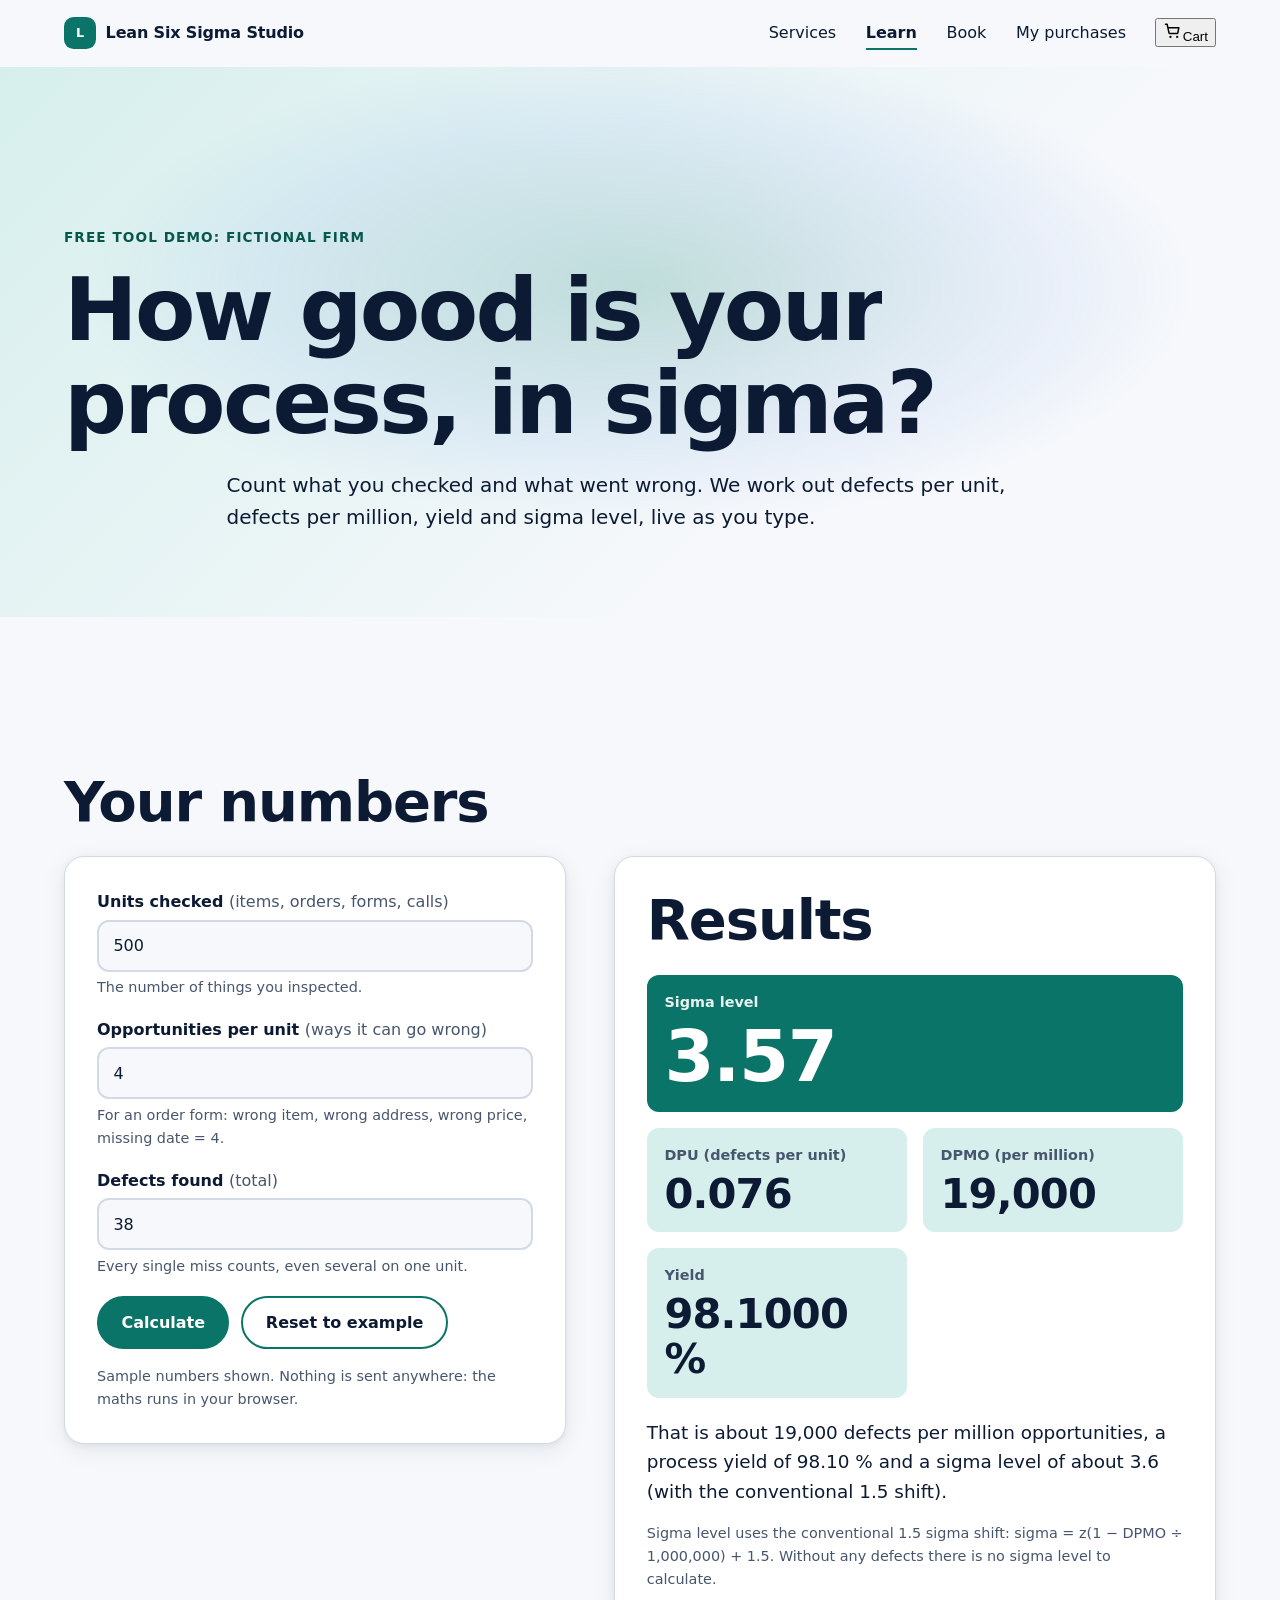
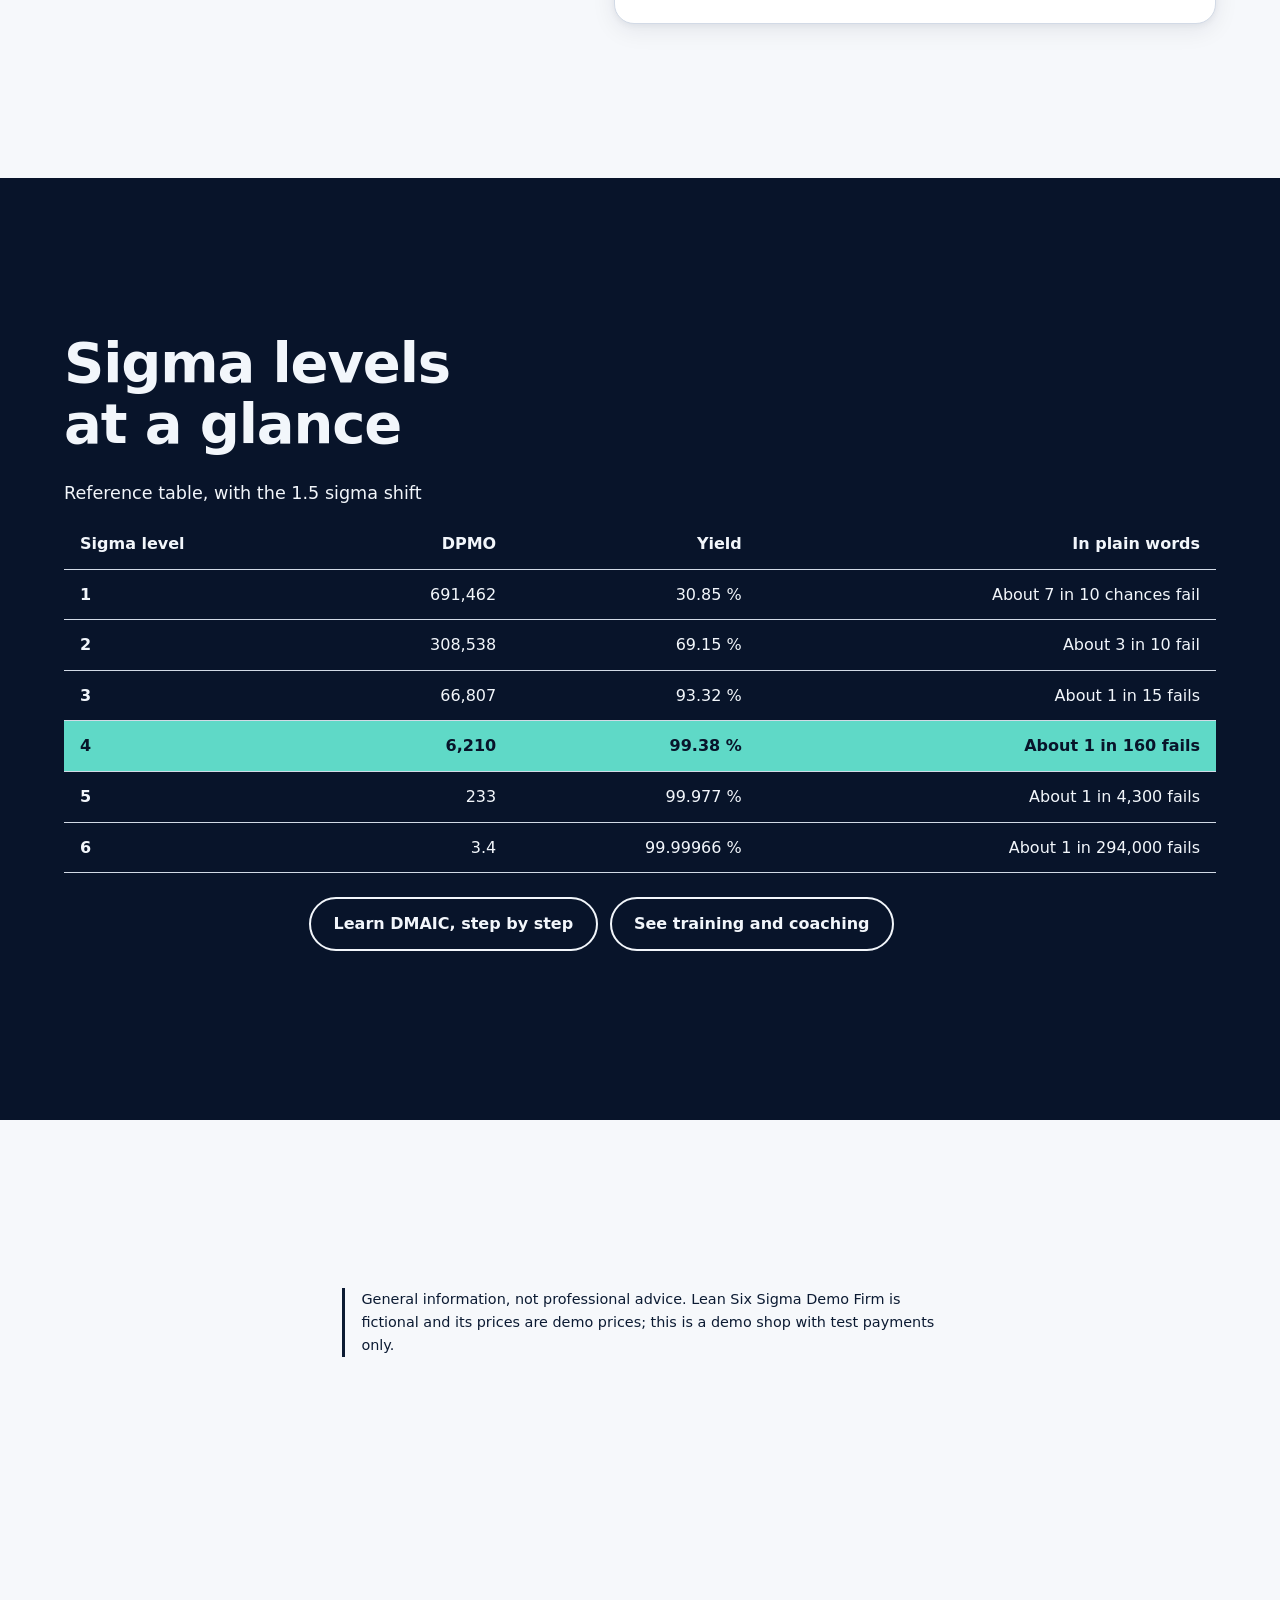
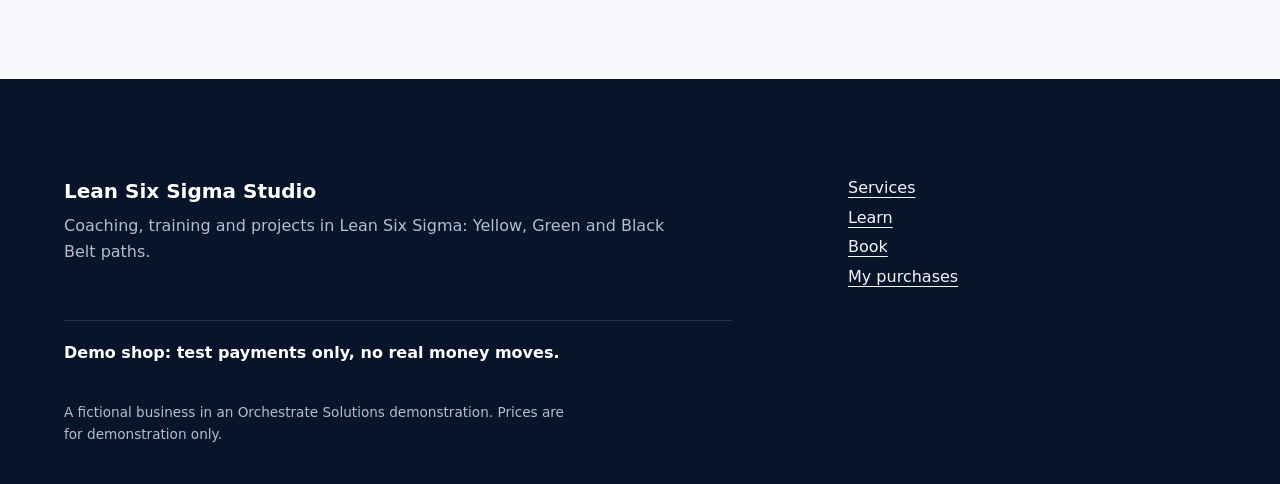
==== pages/guides/sigma-calculator.html @ 0987fe89 "Free sigma level and defect calculator" ====
<!doctype html>
<html lang="en">
<head>
<meta charset="utf-8">
<meta name="viewport" content="width=device-width, initial-scale=1">
<title>Free sigma level and defect calculator</title>
<meta name="description" content="Free calculator: enter units, opportunities and defects to get DPU, DPMO, yield and sigma level, with a sigma 1 to 6 reference table.">
<style>@view-transition { navigation: auto; }</style>
<link rel="stylesheet" href="../../css/tokens.css">
<link rel="stylesheet" href="../../css/layout.css">
<link rel="stylesheet" href="../../css/site.css">
<link rel="stylesheet" href="../../css/shop/core.css">
<link rel="stylesheet" href="../../css/sigma.css">
<script src="../../js/nav.js" defer></script>
<script src="../../js/motion.js" defer></script>
<script src="../../js/app.js" defer></script>
<script src="../../js/shop/core.js" defer></script>
<script src="../../js/shop/cart.js" defer></script>
<script src="../../js/sigma.js" defer></script>
</head>
<body>
<main id="main">
  <section class="band sg-hero">
    <p class="sg-eyebrow" data-reveal>Free tool <span class="demo-label">Demo: fictional firm</span></p>
    <h1 data-words>How good is your process, in sigma?</h1>
    <p class="sg-lead" data-reveal>Count what you checked and what went wrong. We work out defects per unit, defects per million, yield and sigma level, live as you type.</p>
  </section>

  <section class="band sg-sec" aria-labelledby="h-calc">
    <h2 id="h-calc">Your numbers</h2>
    <div class="sg-wrap">
      <form class="sg-card" id="sg-form" novalidate>
        <div class="sg-field">
          <label for="sg-units">Units checked <span class="sg-unit">(items, orders, forms, calls)</span></label>
          <input id="sg-units" name="units" type="number" inputmode="numeric" min="1" step="1" value="500" required>
          <p class="sg-help">The number of things you inspected.</p>
        </div>
        <div class="sg-field">
          <label for="sg-opps">Opportunities per unit <span class="sg-unit">(ways it can go wrong)</span></label>
          <input id="sg-opps" name="opps" type="number" inputmode="numeric" min="1" step="1" value="4" required>
          <p class="sg-help">For an order form: wrong item, wrong address, wrong price, missing date = 4.</p>
        </div>
        <div class="sg-field">
          <label for="sg-defects">Defects found <span class="sg-unit">(total)</span></label>
          <input id="sg-defects" name="defects" type="number" inputmode="numeric" min="0" step="1" value="38" required>
          <p class="sg-help">Every single miss counts, even several on one unit.</p>
        </div>
        <p class="sg-error" id="sg-error" role="alert" hidden></p>
        <div class="sg-actions">
          <button type="submit" class="sg-btn sg-btn--solid">Calculate</button>
          <button type="button" class="sg-btn" id="sg-reset">Reset to example</button>
        </div>
        <p class="sg-note">Sample numbers shown. Nothing is sent anywhere: the maths runs in your browser.</p>
      </form>

      <div class="sg-card" aria-labelledby="h-res">
        <h2 id="h-res">Results</h2>
        <div aria-live="polite" aria-atomic="false">
          <dl class="sg-results" id="sg-results">
            <div class="sg-stat sg-stat--main"><dt>Sigma level</dt><dd id="sg-sigma">3.57</dd></div>
            <div class="sg-stat"><dt>DPU (defects per unit)</dt><dd id="sg-dpu">0.076</dd></div>
            <div class="sg-stat"><dt>DPMO (per million)</dt><dd id="sg-dpmo">19,000</dd></div>
            <div class="sg-stat"><dt>Yield</dt><dd id="sg-yield">98.1000 %</dd></div>
          </dl>
          <p class="sg-reading" id="sg-reading">That is about 19,000 defects per million opportunities, a process yield of 98.10 % and a sigma level of about 3.6 (with the conventional 1.5 shift).</p>
        </div>
        <p class="sg-note">Sigma level uses the conventional 1.5 sigma shift: sigma = z(1 − DPMO ÷ 1,000,000) + 1.5. Without any defects there is no sigma level to calculate.</p>
      </div>
    </div>
  </section>

  <section class="band band--dark sg-sec" aria-labelledby="h-ref">
    <h2 id="h-ref" data-reveal>Sigma levels at a glance</h2>
    <div class="sg-table-wrap">
      <table class="sg-table" id="sg-table">
        <caption>Reference table, with the 1.5 sigma shift</caption>
        <thead><tr><th scope="col">Sigma level</th><th scope="col">DPMO</th><th scope="col">Yield</th><th scope="col">In plain words</th></tr></thead>
        <tbody>
          <tr><th scope="row">1</th><td>691,462</td><td>30.85 %</td><td>About 7 in 10 chances fail</td></tr>
          <tr><th scope="row">2</th><td>308,538</td><td>69.15 %</td><td>About 3 in 10 fail</td></tr>
          <tr><th scope="row">3</th><td>66,807</td><td>93.32 %</td><td>About 1 in 15 fails</td></tr>
          <tr><th scope="row">4</th><td>6,210</td><td>99.38 %</td><td>About 1 in 160 fails</td></tr>
          <tr><th scope="row">5</th><td>233</td><td>99.977 %</td><td>About 1 in 4,300 fails</td></tr>
          <tr><th scope="row">6</th><td>3.4</td><td>99.99966 %</td><td>About 1 in 294,000 fails</td></tr>
        </tbody>
      </table>
    </div>
    <p class="sg-links" data-reveal>
      <a class="sg-btn" href="dmaic.html">Learn DMAIC, step by step</a>
      <a class="sg-btn" href="../services.html">See training and coaching</a>
    </p>
  </section>

  <section class="band">
    <p class="guide-note" data-reveal>General information, not professional advice. Lean Six Sigma Demo Firm is fictional and its prices are demo prices; this is a demo shop with test payments only.</p>
  </section>
</main>
</body>
</html>
---- css/tokens.css ----
/* tokens.css — Designer. Lean Six Sigma: precise, calm, data-minded, trustworthy.
   Palette: cool paper + deep navy ink, ONE accent: process teal #0a7468 (5.7:1 on white). Belt colours are supporting
   tokens (Yellow, Green, Black), always shown with a text label, never colour alone.
   Type: system sans; monospace for sigma levels, counts, prices, labels. Bold tight display scale with clamp().
   Texture: faint graph-paper grid and control-chart hairlines from CSS gradients only. No images.
   Motion: one easing, 400-900 ms, 60 ms stagger; transform/opacity/filter only; reduced motion shows everything at once. */
:root {
  /* palette */
  --bg: #f6f8fb;
  --surface: #ffffff;
  --surface-2: #e8eef6;
  --text: #0c1b33;            /* 15:1 on --bg */
  --text-muted: #47566d;      /* 6.6:1 on --bg */
  --line: #d2dae6;
  --dark: #08142a;            /* deep navy band */
  --dark-2: #10294a;
  --on-dark: #f2f6fb;         /* 14:1 on --dark */
  --on-dark-muted: #aebfd6;   /* 7.6:1 on --dark */
  --accent: #0a7468;
  --accent-strong: #07574d;
  --accent-soft: #d6efec;
  --accent-on-dark: #5fd9c7;  /* 7:1 on --dark */
  --on-accent: #ffffff;
  /* bright supporting colours: fills, chips, big type, calendar days. Use the -ink versions for small text on light. */
  --sun: #ffc21a; --sun-ink: #6e4a00;   /* gold */
  --ocean: #2a6fdb; --ocean-ink: #1a4fb0;   /* sky blue */
  --palm: #2e9e4f; --palm-ink: #1b6b34;     /* paprika (name kept) */
  --violet: #111827; --violet-ink: #111827;   /* periwinkle (name kept) */
  --success: #1c6b4a;
  --danger: #b00020;
  --focus: #1b4fd1;                 /* on light: 7:1 on cream */
  --focus-on-dark: #ffd24a;         /* on dark bands and footer */

  /* type */
  --font-sans: system-ui, -apple-system, "Segoe UI", Roboto, "Helvetica Neue", Arial, sans-serif;
  --font-display: system-ui, -apple-system, "Segoe UI", Roboto, "Helvetica Neue", Arial, sans-serif;
  --font-mono: ui-monospace, SFMono-Regular, Menlo, Consolas, monospace;
  --fs-xs: .8125rem;
  --fs-sm: .9375rem;
  --fs-base: 1.0625rem;
  --fs-lg: clamp(1.2rem, 1rem + .8vw, 1.5rem);
  --fs-step: clamp(1.5rem, 1.1rem + 1.6vw, 2.5rem);   /* scrollytelling step text */
  --fs-h2: clamp(2rem, 1.2rem + 3.6vw, 4.25rem);
  --fs-h1: clamp(2.75rem, 1.4rem + 6vw, 7rem);
  --fs-giant: clamp(5rem, 2rem + 16vw, 16rem);        /* marquee / changing word */
  --lh-tight: 1.02;
  --lh-snug: 1.2;
  --lh-body: 1.6;
  --track-display: -.035em;
  --track-h2: -.025em;
  --measure: 65ch;

  /* spacing, radius, shadow */
  --space-1: .25rem; --space-2: .5rem; --space-3: .75rem; --space-4: 1rem;
  --space-5: 1.5rem; --space-6: 2rem; --space-7: 3rem; --space-8: 4.5rem;
  --section: clamp(5rem, 12vw, 10rem);
  --gutter: clamp(1.25rem, 5vw, 4rem);
  --radius-sm: .75rem; --radius: 1.25rem; --radius-lg: 2rem; --radius-pill: 999px;
  --shadow-sm: 0 1px 2px rgba(12, 27, 51, .06), 0 2px 8px rgba(12, 27, 51, .05);
  --shadow: 0 6px 24px rgba(12, 27, 51, .08), 0 2px 6px rgba(12, 27, 51, .05);
  --shadow-lg: 0 24px 60px rgba(12, 27, 51, .16);
  --glow: radial-gradient(60% 60% at 50% 40%, rgba(10, 116, 104, .20), rgba(42, 111, 219, .08) 50%, transparent 72%);
  --gradient-text: linear-gradient(100deg, #07574d 0%, #0a7468 50%, #1a6fd0 100%);   /* blue only: stays crisp, large type only */
  --gradient-text-dark: linear-gradient(100deg, #5fd9c7 0%, #ffffff 50%, #ffd24a 100%);

  /* belts: fills with a label on top; -ink for small text on light */
  --belt-yellow: #f2c200; --belt-yellow-ink: #6b5400;
  --belt-green: #2e9e4f;  --belt-green-ink: #1b6b34;
  --belt-black: #111827;  --belt-black-ink: #111827;

  /* booking calendar states (always paired with a text label or icon, never colour alone) */
  --slot-free: #d6efec;   --slot-free-text: #07574d;
  --slot-booked: #e3e7ee; --slot-booked-text: #4f5b6e;
  --slot-selected: #0a7468; --slot-selected-text: #ffffff;
  --slot-today: #1b4fd1;  /* ring colour for today */

  /* graph-paper grid and control-chart hairlines, CSS only */
  --grid: linear-gradient(rgba(12, 27, 51, .06) 1px, transparent 1px) 0 0 / 2rem 2rem,
          linear-gradient(90deg, rgba(12, 27, 51, .06) 1px, transparent 1px) 0 0 / 2rem 2rem;
  --grid-dark: linear-gradient(rgba(255, 255, 255, .07) 1px, transparent 1px) 0 0 / 2rem 2rem,
               linear-gradient(90deg, rgba(255, 255, 255, .07) 1px, transparent 1px) 0 0 / 2rem 2rem;
  --control-line: repeating-linear-gradient(90deg, rgba(10, 116, 104, .5) 0 8px, transparent 8px 14px);  /* dashed centre line */

  /* motion */
  --ease: cubic-bezier(.2, .7, .2, 1);
  --dur-fast: 400ms;
  --dur: 650ms;
  --dur-slow: 900ms;
  --stagger: 60ms;
  --rise: 1.25rem;            /* reveal travel distance */
  --blur-in: 6px;             /* reveal start blur */
}

@media (prefers-reduced-motion: reduce) {
  :root { --dur-fast: 0ms; --dur: 0ms; --dur-slow: 0ms; --stagger: 0ms; --rise: 0; --blur-in: 0; }
}

/* CSS-only accents */
.text-gradient {
  background: var(--gradient-text);
  background-size: 200% 100%;
  -webkit-background-clip: text; background-clip: text;
  color: transparent; -webkit-text-fill-color: transparent;
}
.band--dark .text-gradient { background-image: var(--gradient-text-dark); }
.glow { background-image: var(--glow); }

/* Graph-paper accent: add class "grid" to a band or hero. Decorative only; text sits above it. */
.grid { background-image: var(--grid); }
.band--dark.grid, .band--dark .grid { background-image: var(--grid-dark); }
.control-line { height: 2px; background-image: var(--control-line); }
.num, .mono { font-family: var(--font-mono); font-variant-numeric: tabular-nums; }

/* Keyboard focus stays visible on dark surfaces: every focus rule reads var(--focus), so swap it here. */
.band--dark, .site-footer { --focus: var(--focus-on-dark); }
---- css/layout.css ----
/* Layout, shell and motion (UI/UX). Colours and type come from tokens.css; fallbacks keep it working alone. */
@view-transition { navigation: auto; }
:root{--lx-bg:var(--bg,#faf8f5);--lx-fg:var(--text,#1a1815);--lx-accent:var(--accent,#b4472b);--lx-muted:var(--text-muted,#4d5a69);--lx-line:var(--line,#e1d9cb);--lx-dark:var(--dark,#14120f);--lx-on-dark:var(--on-dark,#f7f3ec);--lx-ease:var(--ease,cubic-bezier(.2,.7,.2,1));--lx-space:var(--section,clamp(5rem,12vw,10rem));--lx-gut:var(--gutter,clamp(1.25rem,5vw,4rem));--lx-max:78rem}
*,*::before,*::after{box-sizing:border-box}
html{scroll-behavior:smooth;scroll-padding-top:5rem;-webkit-text-size-adjust:100%}
body{margin:0;background:var(--lx-bg);color:var(--lx-fg);font-family:var(--font-sans,system-ui,sans-serif);line-height:1.6;overflow-x:hidden}
img,svg{max-width:100%;height:auto}
main{display:block;outline:none}
:focus-visible{outline:3px solid var(--focus,var(--lx-accent));outline-offset:3px;border-radius:4px}
.visually-hidden{position:absolute!important;width:1px;height:1px;overflow:hidden;clip:rect(0 0 0 0);white-space:nowrap}
.skip-link{position:fixed;left:1rem;top:-4rem;z-index:200;background:var(--lx-fg);color:var(--lx-bg);padding:.7rem 1rem;border-radius:.5rem;text-decoration:none;transition:top .2s}
.skip-link:focus{top:1rem}
.read-progress{position:fixed;inset:0 0 auto 0;height:3px;z-index:150;pointer-events:none}
.read-progress span{display:block;height:100%;background:var(--lx-accent);transform:scaleX(0);transform-origin:0 50%}
/* header */
.site-header{position:sticky;top:0;z-index:100;background:color-mix(in srgb,var(--lx-bg) 86%,transparent);backdrop-filter:saturate(1.4) blur(12px);border-bottom:1px solid transparent;transition:border-color .3s}
.site-header.is-scrolled{border-bottom-color:var(--lx-line)}
.site-header__inner{max-width:90rem;margin:0 auto;padding:.7rem var(--lx-gut);display:flex;align-items:center;gap:1rem}
.site-brand{display:flex;align-items:center;gap:.6rem;text-decoration:none;color:inherit;font-weight:700;letter-spacing:-.01em;margin-right:auto}
.site-brand__mark{display:grid;place-items:center;min-width:2rem;height:2rem;padding:0 .35rem;font-size:.8rem;border-radius:.6rem;background:var(--lx-accent);color:#fff;font-weight:800}
.site-nav ul,.site-footer ul{list-style:none;margin:0;padding:0;display:flex;gap:.25rem}
.site-nav a{display:block;padding:.55rem .8rem;border-radius:.6rem;color:inherit;text-decoration:none;position:relative}
.site-nav a::after{content:"";position:absolute;left:.8rem;right:.8rem;bottom:.3rem;height:2px;background:var(--lx-accent);transform:scaleX(0);transform-origin:0 50%;transition:transform .4s var(--lx-ease)}
.site-nav a:hover::after,.site-nav a[aria-current="page"]::after{transform:scaleX(1)}
.site-nav a[aria-current="page"]{font-weight:600}
.site-header__actions{display:flex;align-items:center;gap:.5rem}
.nav-toggle{display:none;width:2.75rem;height:2.75rem;border:1px solid var(--lx-line);border-radius:.7rem;background:transparent;color:inherit;cursor:pointer;place-items:center}
.nav-toggle__bars,.nav-toggle__bars::before{display:block;width:1.2rem;height:2px;background:currentColor;position:relative;transition:transform .3s var(--lx-ease)}
.nav-toggle__bars::before{content:"";position:absolute;top:-6px;left:0}
.is-open .nav-toggle__bars{transform:translateY(0) rotate(45deg)}.is-open .nav-toggle__bars::before{transform:translateY(6px) rotate(-90deg)}
@media (max-width:64rem){
  .nav-toggle{display:grid}
  .site-header__inner{flex-wrap:wrap}
  .site-brand{order:1}.site-header__actions{order:2}.nav-toggle{order:3}
  .site-nav{order:4;flex-basis:100%;display:none}
  .is-open .site-nav{display:block}
  .site-nav ul{flex-direction:column;padding-bottom:.6rem}
  .site-nav a{padding:.85rem .5rem;font-size:1.1rem}
}
/* footer */
.site-footer{background:var(--lx-dark);color:var(--lx-on-dark);padding:clamp(3rem,8vw,6rem) var(--lx-gut) 2rem;margin-top:var(--lx-space)}
.site-footer__inner{max-width:var(--lx-max);margin:0 auto;display:grid;gap:1.5rem 3rem;grid-template-columns:2fr 1fr}
.site-footer p{margin:.4rem 0;max-width:60ch;color:var(--on-dark-muted,#aab6c4)}
.site-footer strong{font-size:1.25rem;color:#fff}
.site-footer ul{flex-direction:column}
.site-footer a{color:var(--lx-on-dark);text-underline-offset:.25em}
.site-footer__test{grid-column:1/-1;color:#fff!important;font-weight:600;border-top:1px solid rgba(255,255,255,.14);padding-top:1.2rem}
.site-footer__small{grid-column:1/-1;font-size:.85rem}
@media (max-width:64rem){.site-footer__inner{grid-template-columns:1fr}}
/* bands */
.band{padding:var(--lx-space) var(--lx-gut)}
.band>*{max-width:var(--lx-max);margin-inline:auto}
.band--dark{background:var(--lx-dark);color:var(--lx-on-dark)}.band--dark [data-rotate],.band--dark .steps__word{color:var(--accent-on-dark,#ff9a82)}
.band h2,.hero h1{font-family:var(--font-display,inherit);letter-spacing:-.035em;line-height:1.02;text-wrap:balance}
.band h2{font-size:var(--fs-h2,clamp(2.2rem,6vw,4.5rem));margin:0 0 1.5rem}
.band p{max-width:65ch}
.hero{min-height:100svh;display:flex;flex-direction:column;justify-content:center;padding:6rem var(--lx-gut)}
.hero h1{font-size:var(--fs-h1,clamp(3rem,9vw,7rem));margin:0 0 1.5rem;max-width:16ch}
a{text-underline-offset:.2em}
.btn,button.btn{transition:transform .3s var(--lx-ease),box-shadow .3s}
.btn:hover{transform:translateY(-2px)}
/* reveal */
.js [data-reveal]{opacity:0;transform:translateY(28px);transition:opacity .8s var(--lx-ease),transform .8s var(--lx-ease)}
.js [data-reveal].is-in{opacity:1;transform:none}
.js [data-reveal][data-delay="1"]{transition-delay:.1s}.js [data-reveal][data-delay="2"]{transition-delay:.2s}.js [data-reveal][data-delay="3"]{transition-delay:.3s}
/* words */
[data-words] .w{display:inline-block;overflow:hidden;vertical-align:top;padding-bottom:.12em;margin-bottom:-.12em}
[data-words] .w>span{display:inline-block;opacity:0;transform:translateY(70%);filter:blur(6px);transition:transform .8s var(--lx-ease),opacity .8s var(--lx-ease),filter .8s var(--lx-ease);transition-delay:calc(var(--i,0)*60ms)}
[data-words].is-in .w>span{opacity:1;transform:none;filter:none}
/* kinetic word and gradient sweep */
[data-rotate]{display:inline-block;color:var(--lx-accent);transition:opacity .38s,transform .38s var(--lx-ease)}
[data-rotate].is-out{opacity:0;transform:translateY(-.3em)}
.sweep{background:linear-gradient(100deg,var(--lx-fg) 20%,var(--lx-accent) 50%,var(--lx-fg) 80%);background-size:250% 100%;-webkit-background-clip:text;background-clip:text;color:transparent;animation:sweep 6s linear infinite}
@keyframes sweep{to{background-position:-250% 0}}
/* marquee */
[data-marquee]{overflow:hidden;white-space:nowrap;padding-block:clamp(1rem,3vw,2rem);max-width:none!important;font-size:clamp(4rem,14vw,12rem);font-weight:800;letter-spacing:-.04em;line-height:1}
.marquee__track{display:flex;width:max-content;animation:marquee 40s linear infinite}
.marquee__row{display:flex;gap:.5em;padding-right:.5em}.marquee__row>*{flex:none}
@keyframes marquee{to{transform:translateX(-50%)}}
/* fill statement */
[data-fill]{font-size:clamp(1.8rem,4.6vw,3.6rem);line-height:1.15;letter-spacing:-.025em;font-weight:600;max-width:24ch}
[data-fill] .fw{transition:opacity .2s linear}
/* sticky steps */
[data-sticky-steps]{position:relative;display:grid;grid-template-columns:1fr 1.1fr;gap:3rem;align-items:start}
.steps__word{position:sticky;top:22vh;font-size:clamp(3.5rem,11vw,9rem);font-weight:800;letter-spacing:-.045em;line-height:1;color:var(--lx-accent);min-height:1em;align-self:start}
.steps__word.swap{animation:wordIn .6s var(--lx-ease)}
@keyframes wordIn{from{opacity:0;transform:translateY(.25em);filter:blur(8px)}}
[data-step]{min-height:70vh;display:flex;align-items:center;font-size:clamp(1.5rem,3vw,2.5rem);line-height:1.25;letter-spacing:-.015em;opacity:.3;transition:opacity .5s}
[data-step].is-active{opacity:1}
@media (max-width:64rem){[data-sticky-steps]{grid-template-columns:1fr;gap:0}.steps__word{top:4.5rem;background:var(--lx-bg);z-index:2;padding:.5rem 0;font-size:clamp(3rem,16vw,5rem)}.band--dark .steps__word{background:var(--lx-dark)}[data-step]{min-height:55vh}}
[data-parallax]{will-change:transform}
/* no-JS and reduced motion: everything visible, nothing moves */
@media (prefers-reduced-motion:reduce){
  html{scroll-behavior:auto}
  .js [data-reveal],[data-words] .w>span{opacity:1!important;transform:none!important;filter:none!important;transition:none!important}
  .marquee__track,.sweep{animation:none}.steps__word.swap{animation:none}
  [data-step]{opacity:1}[data-fill] .fw{opacity:1!important}
  @view-transition{navigation:none}
}
/* phone header: brand, cart and menu button share one row */
.site-brand{min-width:0}.site-brand__name{white-space:nowrap;overflow:hidden;text-overflow:ellipsis}
.site-brand__mark,.site-header__actions,.nav-toggle{flex:none}
@media (max-width:30rem){
  .site-header__inner{gap:.5rem}
  .site-header .cart-button-label{position:absolute;width:1px;height:1px;overflow:hidden;clip:rect(0 0 0 0);white-space:nowrap}
}
/* long words in split headlines wrap instead of running past a 320px screen */
[data-words] .w,.h-big .w{max-width:100%;overflow-wrap:anywhere;hyphens:auto}
---- css/site.css ----
/* Site-wide base (Lead Developer). Tokens come from css/tokens.css. */
@view-transition { navigation: auto; }
*, *::before, *::after { box-sizing: border-box; }
html { scroll-behavior: smooth; -webkit-text-size-adjust: 100%; }
body { margin: 0; font-family: system-ui, -apple-system, "Segoe UI", Roboto, sans-serif; line-height: 1.6; background: var(--bg, #fff); color: var(--text, #111); }
img, svg { max-width: 100%; height: auto; }
a { color: inherit; text-underline-offset: .2em; }
:focus-visible { outline: 3px solid var(--focus, #1a56db); outline-offset: 2px; }
.band { padding-block: clamp(5rem, 12vw, 10rem); padding-inline: max(1rem, 5vw); }
.band--dark { background: var(--dark, #111); color: var(--on-dark, #fff); }
.prose { max-width: 65ch; }
.guide-note { font-size: .9rem; opacity: .8; border-left: 3px solid currentColor; padding-left: 1rem; max-width: 65ch; }
@media (prefers-reduced-motion: reduce) { html { scroll-behavior: auto; } }
---- css/shop/core.css ----
/* Shared shop styles (Lead Developer). Uses tokens from css/tokens.css with safe fallbacks. */
.btn, .shop-btn {
  display: inline-flex; align-items: center; justify-content: center; gap: .5rem;
  min-height: 44px; padding: .7rem 1.4rem; border: 1.5px solid transparent; border-radius: 999px;
  font: inherit; font-weight: 600; cursor: pointer; text-decoration: none;
  background: var(--accent, #b4342d); color: var(--on-accent, #fff);
  transition: transform .35s cubic-bezier(.2,.7,.2,1), box-shadow .35s, background .2s;
}
.btn:hover, .shop-btn:hover { transform: translateY(-2px); box-shadow: 0 8px 24px rgba(0,0,0,.18); }
.btn:focus-visible, .shop-btn:focus-visible, .shop-chip:focus-visible, .shop-sheet button:focus-visible { outline: 3px solid var(--focus, #1a56db); outline-offset: 2px; }
.btn[disabled], .shop-btn[disabled] { opacity: .5; cursor: not-allowed; transform: none; box-shadow: none; }
.btn--ghost, .shop-btn--ghost { background: transparent; color: inherit; border-color: currentColor; }

.shop-chip {
  display: inline-flex; align-items: center; gap: .35rem; padding: .25rem .8rem; border-radius: 999px;
  font-size: .85rem; font-weight: 600; background: rgba(127,127,127,.14); color: inherit; border: 0;
}
.shop-chip--accent { background: var(--accent, #b4342d); color: var(--on-accent, #fff); }

.shop-card { background: var(--surface, #fff); color: var(--text, #111); border-radius: 20px; padding: clamp(1.2rem, 3vw, 2rem); box-shadow: 0 2px 4px rgba(0,0,0,.05), 0 12px 32px rgba(0,0,0,.08); }

.shop-field { display: grid; grid-template-columns: minmax(0, 1fr); gap: .35rem; margin-block: 1rem; }
.shop-field input, .shop-field select, .shop-field textarea { max-width: 100%; }
.shop-field label { font-weight: 600; font-size: .95rem; }
.shop-field input, .shop-field select, .shop-field textarea {
  font: inherit; padding: .75rem 1rem; border-radius: 12px; border: 1.5px solid rgba(127,127,127,.5); background: var(--surface, #fff); color: inherit; min-height: 44px;
}
.shop-field input:focus-visible, .shop-field select:focus-visible, .shop-field textarea:focus-visible { outline: 3px solid var(--focus, #1a56db); outline-offset: 1px; }
.shop-field .shop-error { color: var(--danger, #b00020); font-size: .9rem; }

.shop-sheet-backdrop { position: fixed; inset: 0; background: rgba(0,0,0,.5); opacity: 0; pointer-events: none; transition: opacity .3s; z-index: 80; }
.shop-sheet-backdrop.is-open { opacity: 1; pointer-events: auto; }
.shop-sheet {
  position: fixed; z-index: 90; background: var(--surface, #fff); color: var(--text, #111);
  inset: auto 0 0 0; max-height: 90svh; overflow: auto; padding: 1.5rem; border-radius: 24px 24px 0 0;
  transform: translateY(100%); transition: transform .5s cubic-bezier(.2,.7,.2,1);
}
.shop-sheet.is-open { transform: none; }
@media (min-width: 720px) {
  .shop-sheet { inset: 0 0 0 auto; width: min(460px, 100vw); max-height: none; border-radius: 24px 0 0 24px; transform: translateX(100%); }
  .shop-sheet.is-open { transform: none; }
}

.shop-stepper { display: inline-flex; align-items: center; gap: .25rem; border: 1.5px solid rgba(127,127,127,.5); border-radius: 999px; }
.shop-stepper button { width: 44px; height: 44px; border: 0; background: transparent; color: inherit; font-size: 1.3rem; cursor: pointer; border-radius: 50%; }
.shop-stepper output { min-width: 2ch; text-align: center; font-weight: 600; }

#shop-toasts { position: fixed; z-index: 100; inset: auto 0 5rem 0; display: grid; justify-items: center; gap: .5rem; pointer-events: none; padding-inline: 1rem; }
.shop-toast { background: #111; color: #fff; padding: .8rem 1.3rem; border-radius: 14px; box-shadow: 0 12px 32px rgba(0,0,0,.3); opacity: 0; transform: translateY(12px); transition: opacity .4s, transform .4s cubic-bezier(.2,.7,.2,1); }
.shop-toast.is-in { opacity: 1; transform: none; }
.shop-toast--error { background: #b00020; }

.shop-testlabel { display: inline-block; padding: .35rem .8rem; border-radius: 8px; background: #fff3cd; color: #5c4300; font-weight: 600; font-size: .9rem; }
.shop-sr { position: absolute; width: 1px; height: 1px; overflow: hidden; clip: rect(0 0 0 0); white-space: nowrap; }

@media (prefers-reduced-motion: reduce) {
  .btn, .shop-btn, .shop-sheet, .shop-sheet-backdrop, .shop-toast { transition: none; }
}

/* Guide gate (demo, not real protection): <body data-guide="item-id">, [data-locked] shown only when bought, [data-teaser] only when not. */
.guide-checking [data-locked], .guide-checking [data-teaser] { visibility: hidden; }
.guide-locked [data-locked] { display: none !important; }
.guide-unlocked [data-teaser] { display: none !important; }
---- css/sigma.css ----
.sg-hero { padding-block: clamp(6rem, 14vw, 10rem) clamp(2.5rem, 5vw, 4rem); background: var(--glow, none), linear-gradient(135deg, var(--accent-soft, #e8eefc), var(--bg, #fff) 65%); }
.sg-hero h1 { font-size: clamp(2.5rem, 7vw, 5.5rem); letter-spacing: -.03em; line-height: 1.05; max-width: 16ch; margin: 0 0 1.25rem; text-wrap: balance; }
.sg-eyebrow { font-weight: 700; letter-spacing: .08em; text-transform: uppercase; font-size: .85rem; color: var(--accent-strong, var(--accent, #1a3fa0)); margin: 0 0 1rem; }
.sg-lead { font-size: 1.25rem; max-width: 60ch; }
.sg-wrap { display: grid; grid-template-columns: minmax(0, 1fr) minmax(0, 1.2fr); gap: clamp(1.5rem, 4vw, 3rem); align-items: start; }
.sg-card { background: var(--surface, #fff); border-radius: var(--radius, 1rem); padding: clamp(1.25rem, 3vw, 2rem); box-shadow: var(--shadow, 0 8px 30px rgba(0,0,0,.08)); border: 1px solid var(--line, rgba(0,0,0,.1)); color: var(--text, #111); }
.sg-card h2 { margin: 0 0 1rem; font-size: 1.6rem; line-height: 1.2; }
.sg-field { display: grid; gap: .3rem; margin-bottom: 1.1rem; }
.sg-field label { font-weight: 700; }
.sg-field .sg-unit { font-weight: 400; color: var(--text-muted, #555); }
.sg-field input { font: inherit; width: 100%; padding: .7rem .9rem; border-radius: var(--radius-sm, .6rem); border: 2px solid var(--line, #bbb); background: var(--bg, #fff); color: inherit; }
.sg-field input:focus-visible { border-color: var(--accent, #1a3fa0); }
.sg-field input[aria-invalid="true"] { border-color: var(--danger, #b00020); }
.sg-help { font-size: .9rem; color: var(--text-muted, #555); margin: 0; }
.sg-error { color: var(--danger, #b00020); font-weight: 600; margin: 0 0 1rem; }
.sg-actions { display: flex; gap: .75rem; flex-wrap: wrap; }
.sg-btn { font: inherit; font-weight: 700; padding: .75rem 1.4rem; border-radius: var(--radius-pill, 99rem); border: 2px solid var(--accent, #1a3fa0); background: transparent; color: inherit; cursor: pointer; text-decoration: none; display: inline-block; transition: transform .25s cubic-bezier(.2,.7,.2,1), background .2s; }
.sg-btn:hover { transform: translateY(-2px); background: var(--accent-soft, #e8eefc); }
.sg-btn--solid { background: var(--accent, #1a3fa0); color: var(--on-accent, #fff); }
.sg-btn--solid:hover { background: var(--accent-strong, var(--accent, #1a3fa0)); }
.sg-results { display: grid; grid-template-columns: repeat(2, minmax(0, 1fr)); gap: 1rem; margin: 0 0 1.25rem; transition: opacity .3s; }
.sg-results.is-stale { opacity: .4; }
.sg-stat { background: var(--accent-soft, #eef2ff); border-radius: var(--radius-sm, .75rem); padding: 1rem 1.1rem; margin: 0; }
.sg-stat dt { font-size: .9rem; font-weight: 700; color: var(--text-muted, #444); }
.sg-stat dd { margin: .2rem 0 0; font-size: clamp(1.8rem, 4vw, 2.6rem); font-weight: 800; letter-spacing: -.02em; line-height: 1.1; font-variant-numeric: tabular-nums; overflow-wrap: anywhere; }
.sg-stat--main { grid-column: 1 / -1; background: var(--accent, #1a3fa0); color: var(--on-accent, #fff); }
.sg-stat--main dt { color: inherit; opacity: .9; }
.sg-stat--main dd { font-size: clamp(2.6rem, 8vw, 4.5rem); }
.sg-reading { font-size: 1.15rem; max-width: 60ch; margin: 0; }
.sg-note { font-size: .9rem; color: var(--text-muted, #555); margin: 1rem 0 0; }
.sg-table-wrap { overflow-x: auto; }
.sg-table { width: 100%; border-collapse: collapse; font-variant-numeric: tabular-nums; }
.sg-table caption { text-align: left; font-size: 1.1rem; margin-bottom: .75rem; }
.sg-table th, .sg-table td { padding: .75rem 1rem; text-align: right; border-bottom: 1px solid var(--line, rgba(255,255,255,.2)); }
.sg-table th:first-child, .sg-table td:first-child { text-align: left; }
.sg-table tr.is-near { background: var(--accent-on-dark, rgba(255,255,255,.18)); color: var(--dark, #fff); font-weight: 700; }
.sg-sec h2 { font-size: clamp(2rem, 5vw, 3.5rem); letter-spacing: -.02em; line-height: 1.1; margin: 0 0 1.5rem; max-width: 18ch; text-wrap: balance; }
.sg-links { display: flex; gap: .75rem; flex-wrap: wrap; margin-top: 1.5rem; }
.band--dark .sg-btn { border-color: var(--on-dark, #fff); }
.band--dark .sg-btn:hover { background: rgba(255,255,255,.15); }
@media (max-width: 52rem) { .sg-wrap { grid-template-columns: 1fr; } }
@media (max-width: 26rem) { .sg-results { grid-template-columns: 1fr; } }
@media (prefers-reduced-motion: reduce) { .sg-btn, .sg-results { transition: none; } }
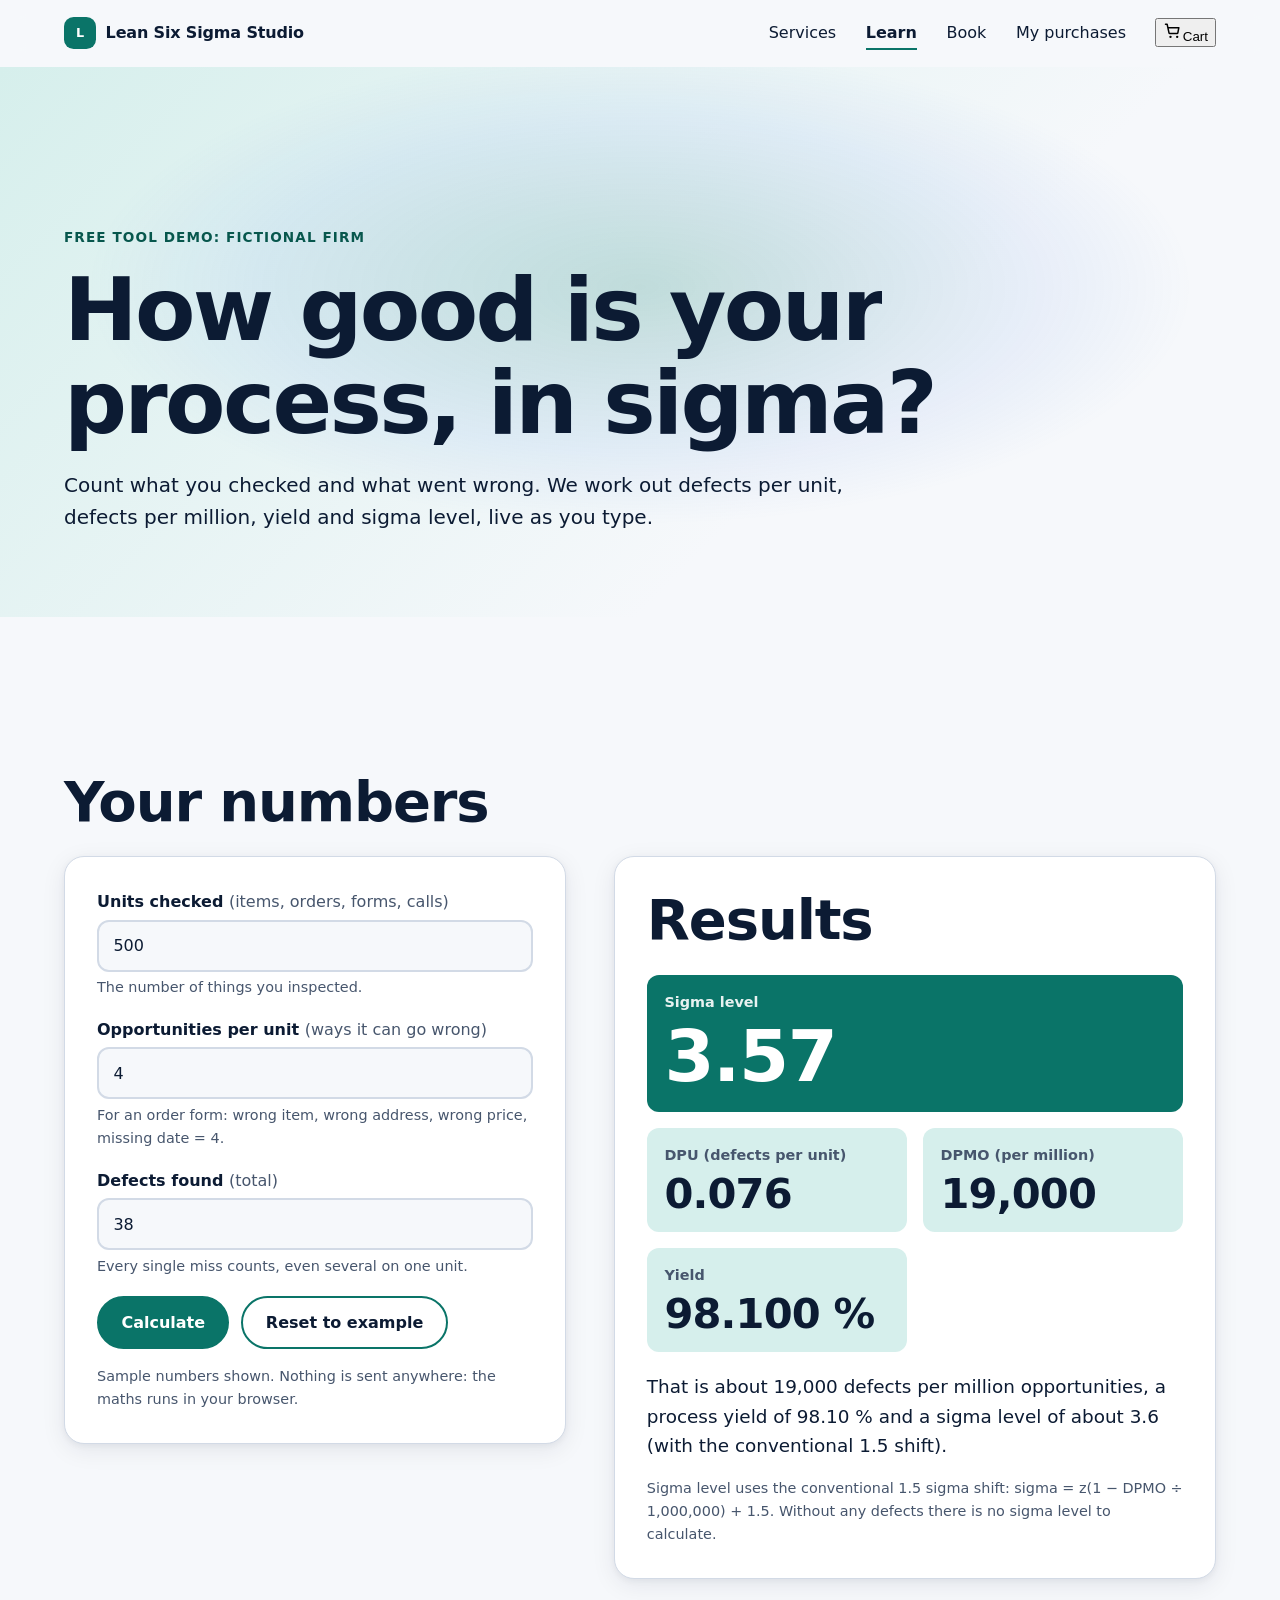
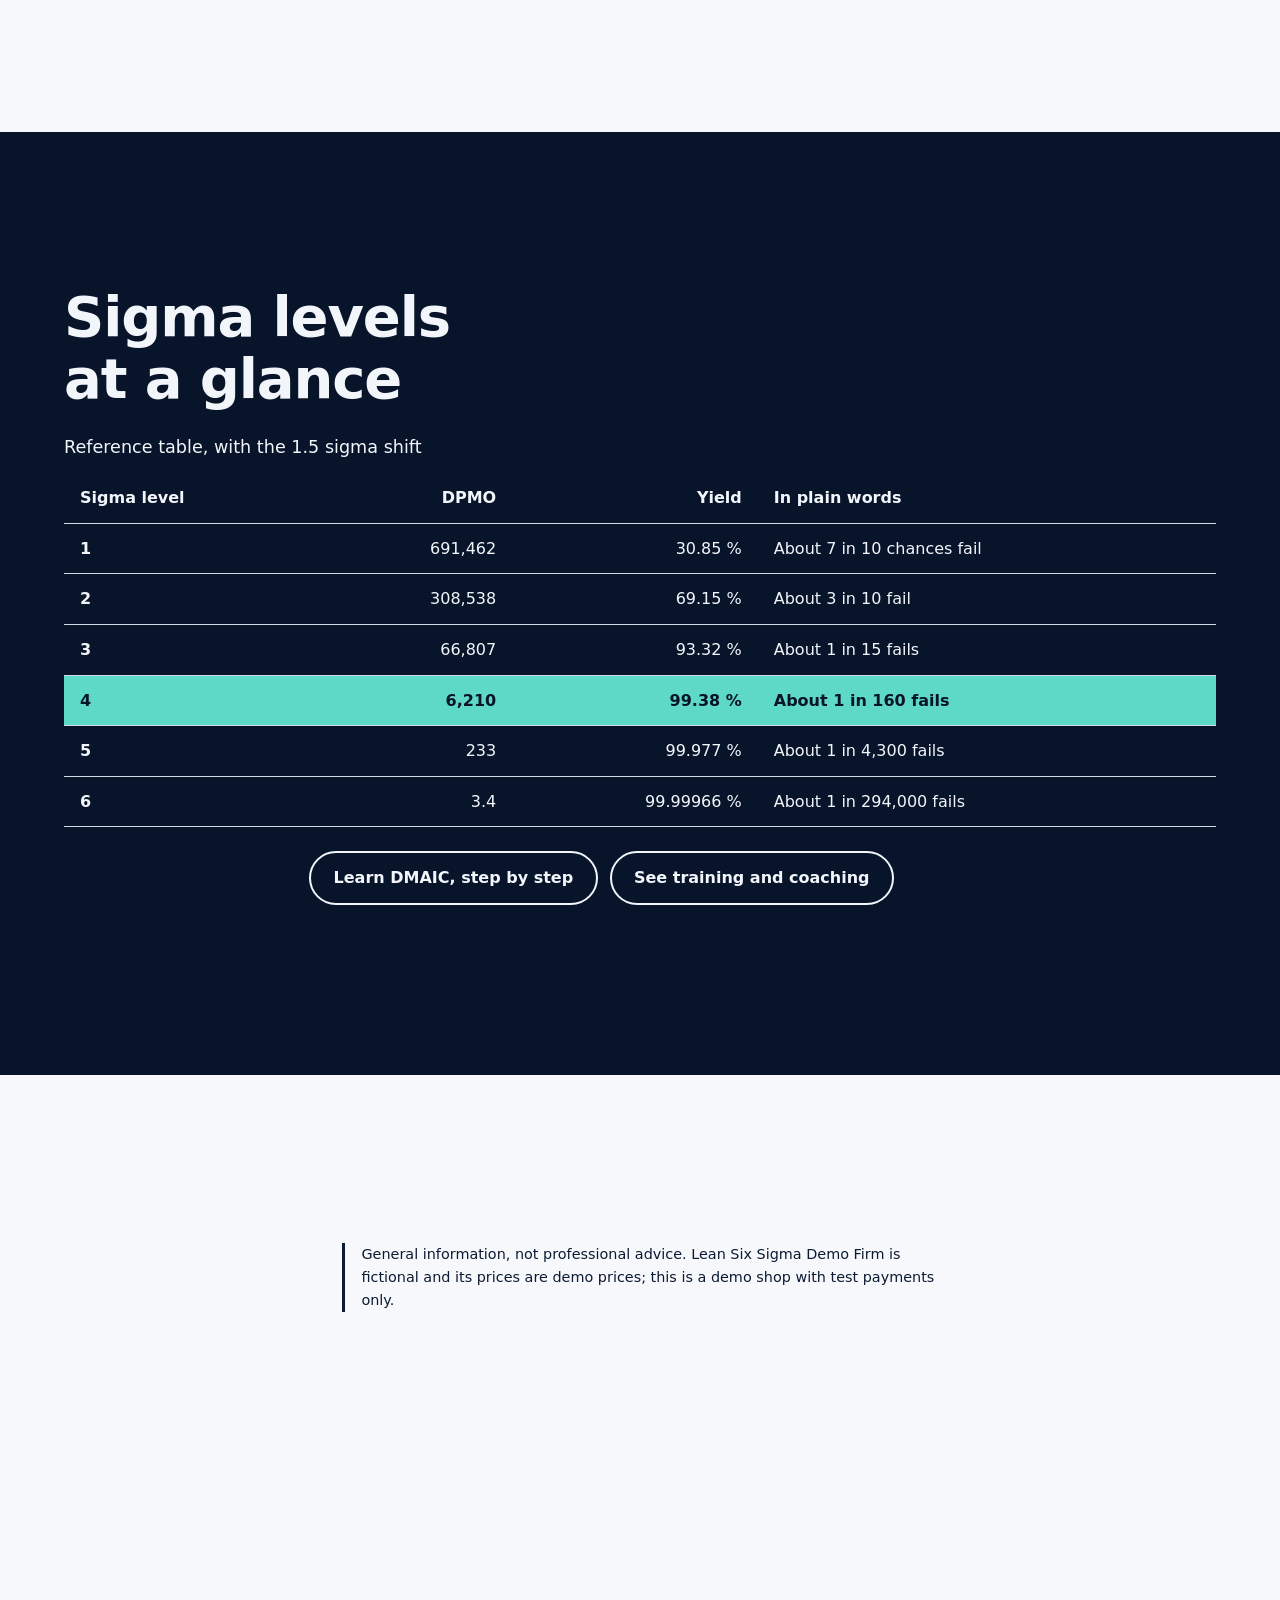
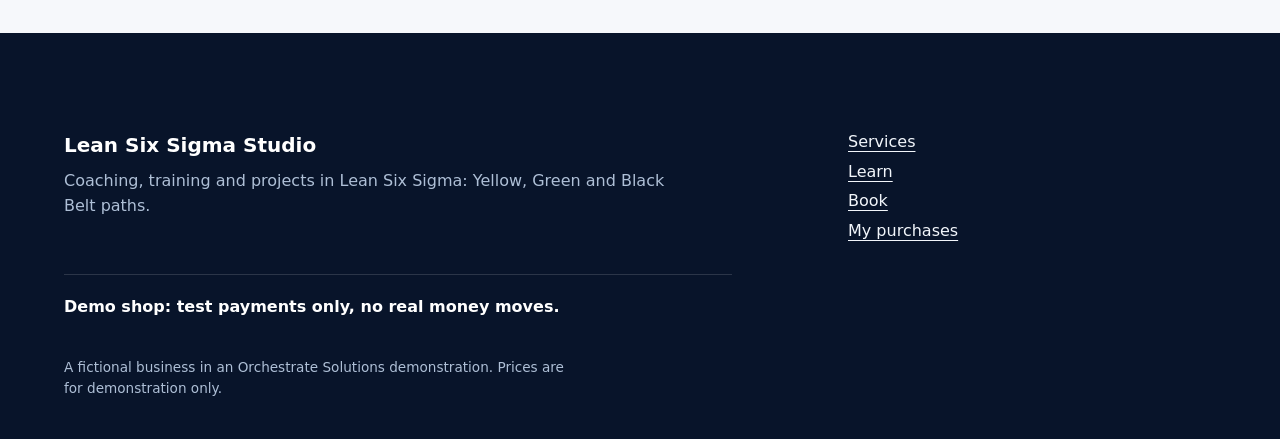
==== commit 3eedef3b: "Sigma calculator: tidy yield, compact phone table" ====
--- a/pages/guides/sigma-calculator.html
+++ b/pages/guides/sigma-calculator.html
@@ -60,7 +60,7 @@
             <div class="sg-stat sg-stat--main"><dt>Sigma level</dt><dd id="sg-sigma">3.57</dd></div>
             <div class="sg-stat"><dt>DPU (defects per unit)</dt><dd id="sg-dpu">0.076</dd></div>
             <div class="sg-stat"><dt>DPMO (per million)</dt><dd id="sg-dpmo">19,000</dd></div>
-            <div class="sg-stat"><dt>Yield</dt><dd id="sg-yield">98.1000 %</dd></div>
+            <div class="sg-stat"><dt>Yield</dt><dd id="sg-yield">98.100 %</dd></div>
           </dl>
           <p class="sg-reading" id="sg-reading">That is about 19,000 defects per million opportunities, a process yield of 98.10 % and a sigma level of about 3.6 (with the conventional 1.5 shift).</p>
         </div>
--- a/css/sigma.css
+++ b/css/sigma.css
@@ -41,3 +41,11 @@
 @media (max-width: 52rem) { .sg-wrap { grid-template-columns: 1fr; } }
 @media (max-width: 26rem) { .sg-results { grid-template-columns: 1fr; } }
 @media (prefers-reduced-motion: reduce) { .sg-btn, .sg-results { transition: none; } }
+.sg-lead, .sg-table-wrap, .sg-table caption { margin-inline: 0; }
+.sg-table-wrap, .sg-table { max-width: 100%; }
+.sg-table td:last-child { text-align: left; }
+.sg-table thead th:last-child { text-align: left; }
+@media (max-width: 40rem) {
+  .sg-table th, .sg-table td { padding: .6rem .45rem; font-size: .95rem; }
+  .sg-table td:last-child, .sg-table thead th:last-child { display: none; }
+}
